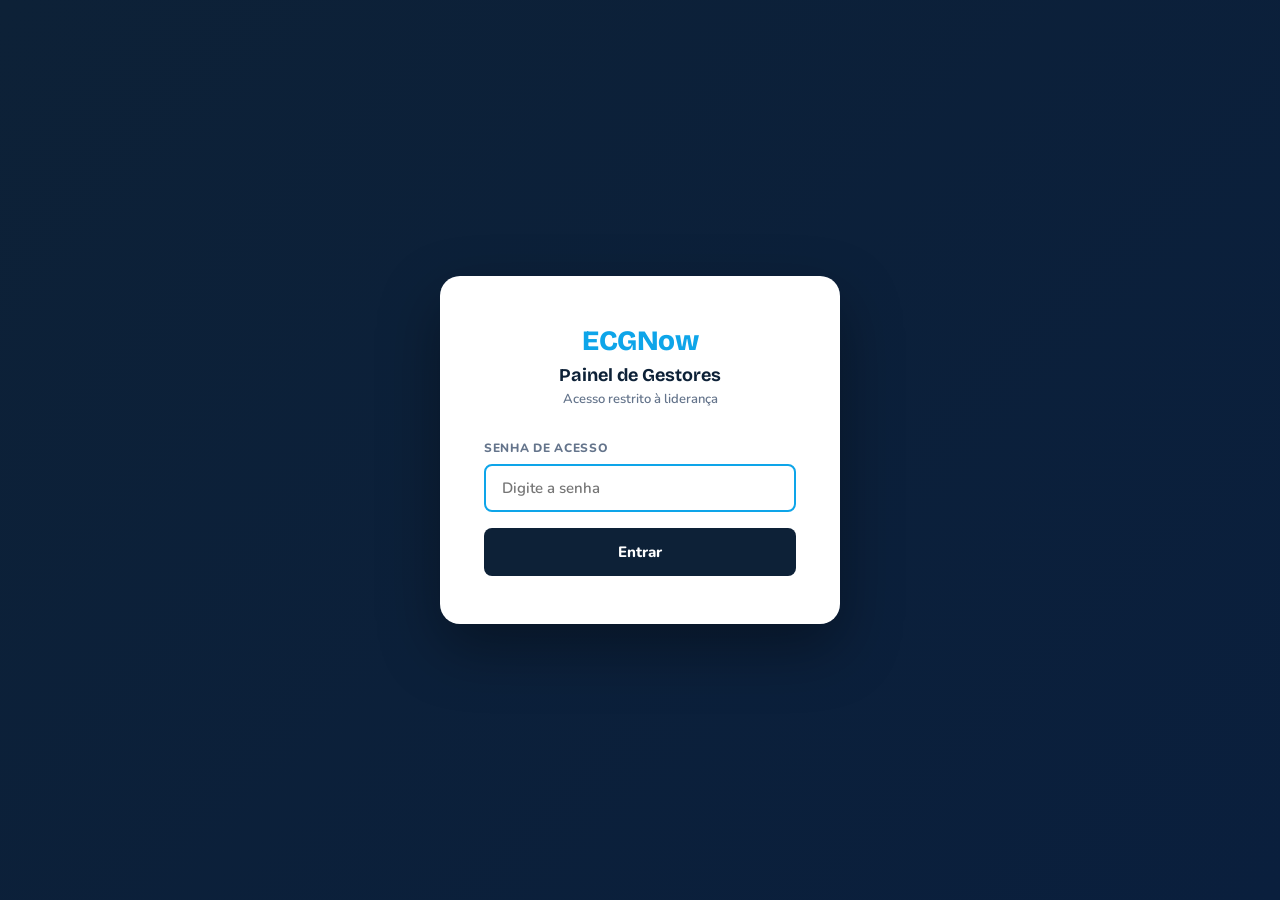
==== index.html @ 0285180a "Painel de gestores ECGNow — versao inicial" ====
<!DOCTYPE html>
<html lang="pt-BR">
<head>
<meta charset="UTF-8">
<meta name="viewport" content="width=device-width, initial-scale=1.0">
<title>Painel Gestores — ECGNow</title>
<link href="https://fonts.googleapis.com/css2?family=Bricolage+Grotesque:opsz,wght@12..96,400;12..96,600;12..96,700;12..96,800&family=Nunito:wght@400;500;600;700;800&display=swap" rel="stylesheet">
<link rel="stylesheet" href="css/base.css">
<link rel="stylesheet" href="css/components.css">
</head>
<body>

<!-- ─── AUTH OVERLAY ─── -->
<div id="authOverlay">
  <div class="auth-card">
    <div class="auth-logo">ECGNow</div>
    <div class="auth-title">Painel de Gestores</div>
    <div class="auth-sub">Acesso restrito à liderança</div>
    <form id="authForm" onsubmit="handleAuthSubmit(event)">
      <div class="auth-field">
        <label class="auth-label">Senha de acesso</label>
        <input type="password" id="authInput" class="auth-input" placeholder="Digite a senha" autocomplete="current-password">
      </div>
      <div id="authError" class="auth-error" style="display:none">Senha incorreta. Tente novamente.</div>
      <button type="submit" class="auth-btn">Entrar</button>
    </form>
  </div>
</div>

<!-- ─── APP ─── -->
<div id="appContent" style="display:none">

  <header class="header">
    <div class="header-left">
      <span class="logo">ECGNow</span>
      <div class="header-divider"></div>
      <span class="header-title">Painel de Gestores</span>
    </div>
    <div class="header-right">
      <div class="view-toggle">
        <button class="view-btn active" id="viewMonth" onclick="setViewMode('month')">Mensal</button>
        <button class="view-btn" id="viewWeek" onclick="setViewMode('week')">Últimos 7 dias</button>
      </div>
      <div class="period-wrap">
        <span class="period-label">Período</span>
        <select id="selMonth"></select>
        <span class="period-sep">/</span>
        <select id="selYear"></select>
      </div>
      <span class="last-upd" id="lastUpd">—</span>
      <button class="hdr-btn" onclick="refreshAll()">
        <svg width="13" height="13" viewBox="0 0 24 24" fill="none" stroke="currentColor" stroke-width="2.5" stroke-linecap="round" stroke-linejoin="round"><polyline points="23 4 23 10 17 10"/><polyline points="1 20 1 14 7 14"/><path d="M3.51 9a9 9 0 0 1 14.85-3.36L23 10M1 14l4.64 4.36A9 9 0 0 0 20.49 15"/></svg>
        Atualizar
      </button>
      <button class="hdr-btn hdr-btn-logout" onclick="logout()">Sair</button>
    </div>
  </header>

  <nav class="tab-nav">
    <button class="tab-btn active" id="tab-GERAL"     onclick="switchTab('GERAL')"><span class="tab-icon">🏠</span> Visão Geral</button>
    <button class="tab-btn"        id="tab-PRODUCAO"  onclick="switchTab('PRODUCAO')"><span class="tab-icon">📊</span> Produção</button>
    <button class="tab-btn"        id="tab-REPETICAO" onclick="switchTab('REPETICAO')"><span class="tab-icon">🔁</span> Repetição</button>
    <button class="tab-btn"        id="tab-FINANCEIRO"onclick="switchTab('FINANCEIRO')"><span class="tab-icon">💰</span> Financeiro</button>
    <button class="tab-btn"        id="tab-NCTS"      onclick="switchTab('NCTS')"><span class="tab-icon">🎯</span> NCTs</button>
  </nav>

  <main class="main" id="mainContent">
    <div class="loading"><div class="spinner"></div><span class="loading-text">Carregando dados…</span></div>
  </main>

</div>

<script src="js/config.js"></script>
<script src="js/fetch.js"></script>
<script src="js/utils.js"></script>
<script src="js/charts.js"></script>
<script src="js/auth.js"></script>
<script src="js/renders/geral.js"></script>
<script src="js/renders/producao.js"></script>
<script src="js/renders/repeticao.js"></script>
<script src="js/renders/financeiro.js"></script>
<script src="js/renders/ncts.js"></script>
<script src="js/app.js"></script>
</body>
</html>
---- css/base.css ----
/* ─── VARIABLES ─── */
:root {
  --navy:        #0D2137;
  --navy-mid:    #1B6CA8;
  --navy-light:  #1e3a5f;
  --cyan:        #0ea5e9;
  --cyan-light:  #e0f2fe;
  --bg:          #f0f5fa;
  --white:       #fff;
  --text:        #1e293b;
  --text-soft:   #64748b;
  --border:      #e2e8f0;
  --green:       #10b981;
  --green-bg:    #d1fae5;
  --red:         #ef4444;
  --red-bg:      #fee2e2;
  --amber:       #f59e0b;
  --amber-bg:    #fef3c7;
  --purple:      #8b5cf6;
  --shadow:      0 1px 3px rgba(0,0,0,.07), 0 1px 2px rgba(0,0,0,.04);
  --shadow-md:   0 4px 12px rgba(0,0,0,.08);
  --radius:      12px;
  --radius-sm:   8px;
}

*, *::before, *::after { margin:0; padding:0; box-sizing:border-box; }

body {
  font-family: Nunito, sans-serif;
  background: var(--bg);
  color: var(--text);
  min-height: 100vh;
}

/* ─── AUTH ─── */
#authOverlay {
  position: fixed; inset: 0;
  background: linear-gradient(135deg, var(--navy) 0%, #0a1f3d 100%);
  display: flex; align-items: center; justify-content: center;
  z-index: 9999;
}

.auth-card {
  background: #fff;
  border-radius: 20px;
  padding: 48px 44px;
  width: 100%; max-width: 400px;
  box-shadow: 0 24px 60px rgba(0,0,0,.35);
  text-align: center;
}

.auth-logo {
  font-family: Bricolage Grotesque, sans-serif;
  font-size: 28px; font-weight: 800;
  color: var(--cyan); letter-spacing: -.5px;
  margin-bottom: 6px;
}

.auth-title {
  font-family: Bricolage Grotesque, sans-serif;
  font-size: 18px; font-weight: 700;
  color: var(--navy); margin-bottom: 4px;
}

.auth-sub {
  font-size: 13px; color: var(--text-soft); font-weight: 600;
  margin-bottom: 32px;
}

.auth-field { text-align: left; margin-bottom: 16px; }

.auth-label {
  display: block; font-size: 12px; font-weight: 800;
  text-transform: uppercase; letter-spacing: .7px;
  color: var(--text-soft); margin-bottom: 8px;
}

.auth-input {
  width: 100%; padding: 12px 16px;
  border: 2px solid var(--border); border-radius: var(--radius-sm);
  font-family: Nunito, sans-serif; font-size: 15px; font-weight: 600;
  color: var(--text); outline: none; transition: border-color .2s;
}

.auth-input:focus { border-color: var(--cyan); }

.auth-error {
  font-size: 13px; color: var(--red); font-weight: 700;
  margin-bottom: 12px; text-align: left;
}

.auth-btn {
  width: 100%; padding: 14px;
  background: var(--navy); border: none; border-radius: var(--radius-sm);
  color: #fff; font-family: Nunito, sans-serif;
  font-size: 15px; font-weight: 800; cursor: pointer;
  transition: background .2s;
}

.auth-btn:hover { background: var(--navy-mid); }

/* ─── HEADER ─── */
.header {
  background: var(--navy); padding: 0 32px; height: 56px;
  display: flex; align-items: center; justify-content: space-between;
  position: sticky; top: 0; z-index: 100;
  box-shadow: 0 2px 8px rgba(0,0,0,.3);
}

.header-left { display: flex; align-items: center; gap: 20px; }

.logo {
  font-family: Bricolage Grotesque, sans-serif;
  font-size: 20px; font-weight: 800;
  color: var(--cyan); letter-spacing: -.5px;
}

.header-divider { width: 1px; height: 24px; background: rgba(255,255,255,.15); }

.header-title {
  font-family: Bricolage Grotesque, sans-serif;
  font-size: 15px; font-weight: 600; color: rgba(255,255,255,.85);
}

.header-right {
  display: flex; align-items: center; gap: 10px; flex-wrap: wrap;
}

.period-wrap {
  display: flex; align-items: center; gap: 8px;
  background: rgba(255,255,255,.08);
  border: 1px solid rgba(255,255,255,.15);
  border-radius: var(--radius-sm); padding: 6px 14px;
}

.period-label {
  font-size: 10px; font-weight: 700; text-transform: uppercase;
  letter-spacing: .8px; color: rgba(255,255,255,.45);
}

.period-wrap select {
  background: transparent; border: none; color: #fff;
  font-family: Nunito, sans-serif; font-size: 13px; font-weight: 700;
  cursor: pointer; outline: none; appearance: none;
}

.period-wrap select option { background: #1e3a5f; color: #fff; }
.period-sep { color: rgba(255,255,255,.3); font-size: 13px; }
.last-upd { font-size: 11px; color: rgba(255,255,255,.35); white-space: nowrap; }

.hdr-btn {
  background: transparent;
  border: 1px solid rgba(14,165,233,.5); color: var(--cyan);
  padding: 6px 12px; border-radius: 7px;
  font-family: Nunito, sans-serif; font-size: 12px; font-weight: 700;
  cursor: pointer; transition: all .2s;
  display: flex; align-items: center; gap: 6px; white-space: nowrap;
}

.hdr-btn:hover { background: var(--cyan); color: #fff; border-color: var(--cyan); }

.hdr-btn-logout {
  border-color: rgba(239,68,68,.5); color: #fca5a5;
}
.hdr-btn-logout:hover { background: #ef4444; color: #fff; border-color: #ef4444; }

.view-toggle {
  display: flex; background: rgba(255,255,255,.08);
  border: 1px solid rgba(255,255,255,.15);
  border-radius: var(--radius-sm); overflow: hidden;
}

.view-btn {
  padding: 6px 14px; border: none; background: transparent;
  color: rgba(255,255,255,.5);
  font-family: Nunito, sans-serif; font-size: 11px; font-weight: 700;
  cursor: pointer; transition: all .2s;
}

.view-btn.active { background: rgba(14,165,233,.3); color: var(--cyan); }

/* ─── TABS ─── */
.tab-nav {
  background: #fff; border-bottom: 1px solid var(--border);
  padding: 0 32px; display: flex; gap: 2px;
  overflow-x: auto; scrollbar-width: none;
  position: sticky; top: 56px; z-index: 99;
}

.tab-nav::-webkit-scrollbar { display: none; }

.tab-btn {
  padding: 12px 22px; border: none; background: transparent;
  color: var(--text-soft); font-family: Nunito, sans-serif;
  font-size: 13px; font-weight: 700; cursor: pointer;
  border-bottom: 3px solid transparent; transition: all .2s;
  white-space: nowrap; display: flex; align-items: center; gap: 7px;
  position: relative; top: 1px;
}

.tab-btn:hover { color: var(--navy-mid); }
.tab-btn.active { color: var(--navy); border-bottom-color: var(--cyan); }
.tab-icon { font-size: 15px; }

/* ─── MAIN ─── */
.main {
  padding: 24px 32px 48px;
  max-width: 1440px; margin: 0 auto;
}

/* ─── LOADING / ERROR ─── */
.loading {
  display: flex; flex-direction: column; align-items: center;
  justify-content: center; padding: 80px 40px; gap: 16px;
}

.spinner {
  width: 40px; height: 40px;
  border: 3px solid var(--border); border-top-color: var(--cyan);
  border-radius: 50%; animation: spin .75s linear infinite;
}

@keyframes spin { to { transform: rotate(360deg); } }

.loading-text { font-size: 14px; font-weight: 600; color: var(--text-soft); }

.error-box {
  background: var(--red-bg); border: 1px solid #fca5a5;
  color: #b91c1c; padding: 16px 20px;
  border-radius: 10px; font-size: 14px; font-weight: 600;
  margin-bottom: 16px;
}

.no-data { color: var(--text-soft); font-size: 13px; font-weight: 600; padding: 8px 0; }

/* ─── RESPONSIVE ─── */
@media (max-width: 960px) {
  .header { padding: 0 16px; }
  .tab-nav { padding: 0 16px; }
  .main { padding: 16px 16px 32px; }
}
---- css/components.css ----
/* ─── SECTION BAR ─── */
.section-bar {
  display: flex; align-items: center; justify-content: space-between;
  margin-bottom: 20px; flex-wrap: wrap; gap: 12px;
}

.section-title {
  font-family: Bricolage Grotesque, sans-serif;
  font-size: 22px; font-weight: 800; color: var(--navy);
}

.section-sub { font-size: 13px; color: var(--text-soft); font-weight: 600; }

.section-note {
  font-size: 11px; color: var(--text-soft); font-weight: 600;
  font-style: italic; margin-top: 2px;
}

.type-toggle {
  display: flex; background: var(--border);
  border-radius: 9px; padding: 3px; gap: 2px;
}

.type-btn {
  padding: 6px 18px; border: none; background: transparent;
  color: var(--text-soft); font-family: Nunito, sans-serif;
  font-size: 12px; font-weight: 700; cursor: pointer;
  border-radius: 7px; transition: all .18s;
}

.type-btn.active { background: #fff; color: var(--navy); box-shadow: var(--shadow); }

/* ─── KPI CARDS ─── */
.kpi-grid {
  display: grid;
  grid-template-columns: repeat(auto-fill, minmax(190px, 1fr));
  gap: 12px; margin-bottom: 20px;
}

.kpi-card {
  background: #fff; border-radius: var(--radius);
  padding: 18px 20px; border: 1px solid var(--border);
  box-shadow: var(--shadow);
}

.kpi-label {
  font-size: 11px; font-weight: 800; text-transform: uppercase;
  letter-spacing: .7px; color: var(--text-soft); margin-bottom: 8px;
}

.kpi-value {
  font-family: Bricolage Grotesque, sans-serif;
  font-size: 36px; font-weight: 800;
  color: var(--navy); line-height: 1; letter-spacing: -1px;
}

.kpi-sub { font-size: 12px; color: var(--text-soft); margin-top: 4px; font-weight: 600; }

.kpi-card.navy-card { background: var(--navy); }
.kpi-card.navy-card .kpi-label { color: rgba(255,255,255,.55); }
.kpi-card.navy-card .kpi-value { color: var(--cyan); }
.kpi-card.navy-card .kpi-sub { color: rgba(255,255,255,.5); }

.kpi-card.cyan-card { background: var(--cyan); }
.kpi-card.cyan-card .kpi-label { color: rgba(255,255,255,.8); }
.kpi-card.cyan-card .kpi-value { color: #fff; }
.kpi-card.cyan-card .kpi-sub { color: rgba(255,255,255,.75); }
.kpi-card.cyan-card .cmp.up { color: #d1fae5; }
.kpi-card.cyan-card .cmp.down { color: #fef08a; }
.kpi-card.cyan-card .cmp.neutral { color: rgba(255,255,255,.6); }

.kpi-card.green-card { background: var(--green); }
.kpi-card.green-card .kpi-label { color: rgba(255,255,255,.8); }
.kpi-card.green-card .kpi-value { color: #fff; }
.kpi-card.green-card .kpi-sub { color: rgba(255,255,255,.75); }

.kpi-card.red-card { background: var(--red); }
.kpi-card.red-card .kpi-label { color: rgba(255,255,255,.8); }
.kpi-card.red-card .kpi-value { color: #fff; }
.kpi-card.red-card .kpi-sub { color: rgba(255,255,255,.75); }

/* ─── COMPARISON ─── */
.cmp {
  display: inline-flex; align-items: center; gap: 3px;
  font-size: 12px; font-weight: 700; margin-top: 6px;
}

.cmp.up { color: var(--green); }
.cmp.down { color: var(--red); }
.cmp.neutral { color: var(--text-soft); }

/* ─── TREND BARS ─── */
.trend {
  display: flex; align-items: flex-end; gap: 5px;
  height: 64px; margin-top: 10px;
  padding-bottom: 22px; padding-top: 20px; position: relative;
}

.trend-bar {
  flex: 1; border-radius: 5px 5px 0 0;
  position: relative; min-width: 16px; transition: height .3s;
}

.trend-bar-default { background: rgba(14,165,233,.15); }
.trend-bar-current { background: var(--cyan); }

.trend-bar-lbl {
  position: absolute; bottom: -20px; left: 50%;
  transform: translateX(-50%);
  font-size: 10px; font-weight: 700; color: var(--text-soft); white-space: nowrap;
}

.trend-bar-val {
  position: absolute; top: -18px; left: 50%;
  transform: translateX(-50%);
  font-size: 10px; font-weight: 800; color: var(--navy); white-space: nowrap;
}

/* ─── YoY CHART ─── */
.yoy-wrap {
  background: #fff; border-radius: var(--radius);
  border: 1px solid var(--border); box-shadow: var(--shadow);
  padding: 18px 20px;
}

.yoy-title {
  font-family: Bricolage Grotesque, sans-serif;
  font-size: 14px; font-weight: 700; color: var(--navy); margin-bottom: 12px;
  display: flex; align-items: center; justify-content: space-between;
}

.yoy-legend {
  display: flex; align-items: center; gap: 12px;
  font-size: 12px; font-weight: 700; color: var(--text-soft); margin-bottom: 12px;
}

.yoy-dot { width: 10px; height: 10px; border-radius: 2px; display: inline-block; }

.yoy-chart { width: 100%; }

.yoy-bars {
  display: flex; align-items: flex-end; gap: 6px;
  height: 120px; padding-bottom: 24px; padding-top: 10px; position: relative;
}

.yoy-group {
  flex: 1; display: flex; flex-direction: column; align-items: center; gap: 0;
}

.yoy-pair {
  display: flex; align-items: flex-end; gap: 2px; width: 100%; height: 96px;
}

.yoy-bar {
  flex: 1; border-radius: 4px 4px 0 0; min-height: 0; transition: height .3s;
}

.yoy-lbl {
  font-size: 10px; font-weight: 700; color: var(--text-soft);
  margin-top: 4px; white-space: nowrap;
}

/* ─── TWO-COL LAYOUT ─── */
.two-col { display: grid; grid-template-columns: 1fr 1fr; gap: 16px; margin-bottom: 20px; }
.three-col { display: grid; grid-template-columns: repeat(3, 1fr); gap: 16px; margin-bottom: 20px; }
.four-col { display: grid; grid-template-columns: repeat(4, 1fr); gap: 12px; margin-bottom: 20px; }

@media (max-width: 960px) {
  .two-col, .three-col, .four-col { grid-template-columns: 1fr; }
}

/* ─── CARD BASE ─── */
.card {
  background: #fff; border-radius: var(--radius);
  border: 1px solid var(--border); box-shadow: var(--shadow);
  padding: 18px 20px;
}

.card-title {
  font-family: Bricolage Grotesque, sans-serif;
  font-size: 14px; font-weight: 700; color: var(--navy);
  margin-bottom: 14px; display: flex; align-items: center; gap: 8px;
}

.card-title span { opacity: .5; font-size: 12px; }

/* ─── SPLIT CARDS ─── */
.split-row { display: grid; grid-template-columns: 1fr 1fr; gap: 12px; margin-bottom: 20px; }

.split-card {
  background: #fff; border-radius: var(--radius);
  padding: 16px 18px; border: 1px solid var(--border);
  box-shadow: var(--shadow); display: flex; align-items: center; gap: 14px;
}

.split-dot {
  width: 44px; height: 44px; border-radius: 10px;
  display: flex; align-items: center; justify-content: center;
  font-size: 18px; flex-shrink: 0;
}

.dot-saas { background: var(--cyan-light); }
.dot-td   { background: #dbeafe; }

.split-type {
  font-size: 11px; font-weight: 800; text-transform: uppercase;
  letter-spacing: .7px; color: var(--text-soft); margin-bottom: 2px;
}

.split-num {
  font-family: Bricolage Grotesque, sans-serif;
  font-size: 30px; font-weight: 800; color: var(--navy);
  letter-spacing: -.5px; line-height: 1;
}

.split-pct { font-size: 12px; color: var(--text-soft); font-weight: 600; margin-top: 2px; }

/* ─── TABLES ─── */
.tables-grid { display: grid; grid-template-columns: 1fr 1fr; gap: 12px; margin-bottom: 20px; }

@media (max-width: 960px) {
  .tables-grid, .split-row { grid-template-columns: 1fr; }
}

table { width: 100%; border-collapse: collapse; }

th {
  font-size: 10px; font-weight: 800; text-transform: uppercase;
  letter-spacing: .6px; color: var(--text-soft); text-align: left;
  padding: 6px 0; border-bottom: 1px solid var(--border);
}

td {
  font-size: 13px; padding: 8px 0;
  border-bottom: 1px solid #f1f5f9; color: var(--text); font-weight: 600;
}

tr:last-child td { border-bottom: none; }
.td-rank { width: 22px; font-weight: 800; color: var(--text-soft); font-size: 12px; }
.td-name { max-width: 200px; overflow: hidden; text-overflow: ellipsis; white-space: nowrap; }
.td-bar { width: 90px; padding-right: 10px; }
.bar-bg { background: var(--bg); border-radius: 4px; height: 6px; overflow: hidden; }
.bar-fill { height: 100%; border-radius: 4px; background: linear-gradient(90deg, var(--navy-mid), var(--cyan)); }
.td-count { text-align: right; font-weight: 800; color: var(--navy); font-size: 14px; white-space: nowrap; }
.td-pct { text-align: right; font-size: 12px; color: var(--text-soft); padding-left: 6px; }
.td-curr { text-align: right; font-weight: 800; color: var(--navy); font-size: 13px; white-space: nowrap; }

/* ─── BADGES ─── */
.badge {
  display: inline-flex; align-items: center;
  padding: 3px 10px; border-radius: 20px; font-size: 12px; font-weight: 700;
}

.badge-green  { background: var(--green-bg);  color: #15803d; }
.badge-red    { background: var(--red-bg);    color: #b91c1c; }
.badge-amber  { background: var(--amber-bg);  color: #b45309; }
.badge-blue   { background: var(--cyan-light); color: #0369a1; }
.badge-navy   { background: #dbeafe; color: var(--navy-mid); }
.badge-purple { background: #ede9fe; color: #7c3aed; }

/* ─── REPETIÇÃO RING ─── */
.rep-hero {
  background: #fff; border-radius: var(--radius);
  padding: 22px 28px; border: 1px solid var(--border);
  box-shadow: var(--shadow); margin-bottom: 20px;
  display: flex; align-items: center; gap: 32px; flex-wrap: wrap;
}

.rep-ring-wrap { position: relative; width: 120px; height: 120px; flex-shrink: 0; }
.rep-ring-svg { transform: rotate(-90deg); }

.rep-ring-text {
  position: absolute; inset: 0;
  display: flex; flex-direction: column; align-items: center; justify-content: center;
}

.rep-ring-num {
  font-family: Bricolage Grotesque, sans-serif;
  font-size: 26px; font-weight: 800; color: var(--navy); line-height: 1;
}

.rep-ring-label { font-size: 12px; color: var(--text-soft); font-weight: 700; }
.rep-stats { display: flex; gap: 32px; flex-wrap: wrap; }
.rep-stat-label { font-size: 11px; font-weight: 800; text-transform: uppercase; letter-spacing: .7px; color: var(--text-soft); margin-bottom: 4px; }
.rep-stat-val { font-family: Bricolage Grotesque, sans-serif; font-size: 32px; font-weight: 800; color: var(--navy); letter-spacing: -.5px; }
.rep-stat-sub { font-size: 12px; color: var(--text-soft); font-weight: 600; }

/* ─── VISÃO GERAL SECTOR CARDS ─── */
.overview-grid { display: grid; grid-template-columns: repeat(4, 1fr); gap: 12px; margin-bottom: 20px; }

@media (max-width: 1100px) { .overview-grid { grid-template-columns: repeat(2, 1fr); } }
@media (max-width: 600px)  { .overview-grid { grid-template-columns: 1fr; } }

.overview-sector {
  background: #fff; border-radius: 14px;
  padding: 18px 20px; border: 1px solid var(--border);
  box-shadow: var(--shadow); cursor: pointer; transition: all .2s;
  position: relative; overflow: hidden;
}

.overview-sector:hover { transform: translateY(-2px); box-shadow: var(--shadow-md); }

.overview-sector::before {
  content: ''; position: absolute; top: 0; left: 0; right: 0; height: 3px;
  background: var(--cyan);
}

.sector-header { display: flex; align-items: center; gap: 10px; margin-bottom: 12px; }
.sector-emoji { font-size: 20px; }
.sector-name { font-family: Bricolage Grotesque, sans-serif; font-size: 15px; font-weight: 700; color: var(--navy); }
.sector-kpis { display: grid; grid-template-columns: 1fr 1fr; gap: 8px; }
.sector-kpi-label { font-size: 10px; font-weight: 800; text-transform: uppercase; letter-spacing: .6px; color: var(--text-soft); margin-bottom: 2px; }
.sector-kpi-val { font-family: Bricolage Grotesque, sans-serif; font-size: 22px; font-weight: 800; color: var(--navy); line-height: 1; letter-spacing: -.5px; }
.sector-kpi-sub { font-size: 11px; color: var(--text-soft); font-weight: 600; margin-top: 2px; }

/* ─── FINANCEIRO ─── */
.fin-grid { display: grid; grid-template-columns: repeat(4, 1fr); gap: 12px; margin-bottom: 20px; }

@media (max-width: 1100px) { .fin-grid { grid-template-columns: repeat(2, 1fr); } }
@media (max-width: 600px)  { .fin-grid { grid-template-columns: 1fr; } }

.fin-card {
  background: #fff; border-radius: var(--radius);
  padding: 18px 20px; border: 1px solid var(--border);
  box-shadow: var(--shadow); position: relative; overflow: hidden;
}

.fin-card::before { content: ''; position: absolute; top: 0; left: 0; right: 0; height: 3px; }
.fin-receita::before  { background: var(--green); }
.fin-despesa::before  { background: var(--red); }
.fin-margem::before   { background: var(--cyan); }
.fin-inadim::before   { background: var(--amber); }

.fin-label { font-size: 11px; font-weight: 800; text-transform: uppercase; letter-spacing: .7px; color: var(--text-soft); margin-bottom: 8px; }
.fin-value { font-family: Bricolage Grotesque, sans-serif; font-size: 22px; font-weight: 800; line-height: 1; letter-spacing: -.5px; margin-bottom: 4px; }
.fin-receita .fin-value { color: var(--green); }
.fin-despesa .fin-value { color: var(--red); }
.fin-margem .fin-value  { color: var(--navy); }
.fin-inadim .fin-value  { color: var(--amber); }
.fin-sub { font-size: 12px; color: var(--text-soft); font-weight: 600; }

.fin-progress { margin-top: 10px; }
.fin-progress-bar { height: 6px; background: var(--bg); border-radius: 3px; overflow: hidden; margin: 6px 0 4px; }
.fin-progress-fill { height: 100%; border-radius: 3px; background: linear-gradient(90deg, var(--green), #34d399); transition: width .4s; }
.fin-progress-label { font-size: 11px; color: var(--text-soft); font-weight: 600; }

/* ─── AGING DE INADIMPLÊNCIA ─── */
.aging-grid { display: grid; grid-template-columns: repeat(4, 1fr); gap: 10px; margin-bottom: 20px; }

@media (max-width: 960px) { .aging-grid { grid-template-columns: repeat(2, 1fr); } }

.aging-card {
  background: #fff; border-radius: var(--radius-sm);
  padding: 14px 16px; border: 1px solid var(--border);
  box-shadow: var(--shadow); text-align: center;
}

.aging-range { font-size: 11px; font-weight: 800; text-transform: uppercase; letter-spacing: .6px; color: var(--text-soft); margin-bottom: 6px; }
.aging-count { font-family: Bricolage Grotesque, sans-serif; font-size: 28px; font-weight: 800; line-height: 1; letter-spacing: -.5px; }
.aging-value { font-size: 12px; font-weight: 700; color: var(--text-soft); margin-top: 4px; }

/* ─── MARGEM POR MODALIDADE ─── */
.margem-list { display: flex; flex-direction: column; gap: 12px; }

.margem-row { display: flex; flex-direction: column; gap: 4px; }
.margem-header { display: flex; justify-content: space-between; align-items: center; }
.margem-label { font-size: 13px; font-weight: 700; color: var(--text); }
.margem-pct { font-family: Bricolage Grotesque, sans-serif; font-size: 18px; font-weight: 800; }
.margem-bar-bg { height: 8px; background: var(--bg); border-radius: 4px; overflow: hidden; }
.margem-bar-fill { height: 100%; border-radius: 4px; transition: width .4s; }
.margem-detail { font-size: 11px; color: var(--text-soft); font-weight: 600; }

/* ─── NCTs ─── */
.ncts-header { display: flex; align-items: center; gap: 20px; margin-bottom: 16px; flex-wrap: wrap; }

.ncts-global {
  background: #fff; border-radius: 14px;
  padding: 16px 22px; border: 1px solid var(--border);
  box-shadow: var(--shadow); display: flex; align-items: center; gap: 16px; flex-shrink: 0;
}

.ncts-ring-wrap { position: relative; width: 64px; height: 64px; flex-shrink: 0; }
.ncts-ring-svg { transform: rotate(-90deg); }
.ncts-ring-text { position: absolute; inset: 0; display: flex; align-items: center; justify-content: center; font-family: Bricolage Grotesque, sans-serif; font-size: 18px; font-weight: 800; color: var(--navy); }
.ncts-global-info { display: flex; flex-direction: column; gap: 2px; }
.ncts-global-label { font-size: 11px; font-weight: 800; text-transform: uppercase; letter-spacing: .7px; color: var(--text-soft); }
.ncts-global-detail { font-size: 13px; font-weight: 600; color: var(--text); }

.ncts-trims { display: grid; grid-template-columns: repeat(4, 1fr); gap: 10px; margin-bottom: 16px; }

@media (max-width: 960px) { .ncts-trims { grid-template-columns: repeat(2, 1fr); } }

.ncts-trim-card {
  background: #fff; border-radius: var(--radius);
  padding: 16px; border: 1px solid var(--border);
  box-shadow: var(--shadow); position: relative; overflow: hidden;
}

.ncts-trim-card::before { content: ''; position: absolute; top: 0; left: 0; right: 0; height: 3px; }
.ncts-trim-card.t1::before { background: var(--cyan); }
.ncts-trim-card.t2::before { background: var(--amber); }
.ncts-trim-card.t3::before { background: var(--green); }
.ncts-trim-card.t4::before { background: var(--purple); }

.ncts-trim-title { font-family: Bricolage Grotesque, sans-serif; font-size: 16px; font-weight: 800; color: var(--navy); margin-bottom: 8px; display: flex; align-items: center; justify-content: space-between; }
.ncts-trim-pct { font-size: 20px; color: var(--cyan); }
.ncts-trim-bar { height: 6px; background: var(--bg); border-radius: 3px; overflow: hidden; margin-bottom: 8px; }
.ncts-trim-fill { height: 100%; border-radius: 3px; transition: width .3s; }
.ncts-trim-detail { font-size: 12px; color: var(--text-soft); font-weight: 600; }

.ncts-sectors { display: grid; grid-template-columns: repeat(auto-fill, minmax(220px, 1fr)); gap: 10px; margin-bottom: 20px; }

.ncts-sector-card { background: #fff; border-radius: 10px; padding: 14px 16px; border: 1px solid var(--border); box-shadow: var(--shadow); }
.ncts-sector-name { font-family: Bricolage Grotesque, sans-serif; font-size: 13px; font-weight: 700; color: var(--navy); margin-bottom: 8px; display: flex; align-items: center; justify-content: space-between; }
.ncts-sector-pct { font-size: 15px; font-weight: 800; }
.ncts-sector-bar { height: 5px; background: var(--bg); border-radius: 3px; overflow: hidden; margin-bottom: 6px; }
.ncts-sector-fill { height: 100%; border-radius: 3px; }
.ncts-sector-detail { font-size: 11px; color: var(--text-soft); font-weight: 600; }

/* NCTs task list */
.ncts-tasks { margin-top: 12px; border-top: 1px solid var(--border); padding-top: 10px; display: flex; flex-direction: column; gap: 6px; }
.ncts-task { display: flex; align-items: flex-start; gap: 8px; font-size: 12px; color: var(--text); font-weight: 500; line-height: 1.4; }
.ncts-task-done { color: var(--green); font-size: 14px; flex-shrink: 0; margin-top: 1px; }
.ncts-task-pend { color: var(--text-soft); font-size: 14px; flex-shrink: 0; margin-top: 1px; }

/* Expand toggle */
.ncts-expand-btn {
  background: none; border: none; font-size: 12px; color: var(--cyan);
  font-weight: 700; cursor: pointer; padding: 4px 0; font-family: Nunito, sans-serif;
}

/* ─── PRODUÇÃO — MODALITY TABS ─── */
.mod-grid { display: grid; grid-template-columns: repeat(3, 1fr); gap: 12px; margin-bottom: 20px; }

@media (max-width: 900px) { .mod-grid { grid-template-columns: 1fr; } }

.mod-card {
  background: #fff; border-radius: var(--radius);
  border: 1px solid var(--border); box-shadow: var(--shadow);
  padding: 18px 20px; position: relative; overflow: hidden;
  cursor: pointer; transition: all .2s;
}

.mod-card:hover { transform: translateY(-2px); box-shadow: var(--shadow-md); }
.mod-card.active { border-color: var(--cyan); box-shadow: 0 0 0 2px var(--cyan), var(--shadow-md); }
.mod-card::before { content: ''; position: absolute; top: 0; left: 0; right: 0; height: 3px; background: var(--cyan); }

.mod-icon { font-size: 22px; margin-bottom: 8px; }
.mod-name { font-family: Bricolage Grotesque, sans-serif; font-size: 14px; font-weight: 700; color: var(--navy); margin-bottom: 10px; }
.mod-count { font-family: Bricolage Grotesque, sans-serif; font-size: 32px; font-weight: 800; color: var(--navy); letter-spacing: -.5px; line-height: 1; }
.mod-sub { font-size: 12px; color: var(--text-soft); font-weight: 600; margin-top: 4px; }
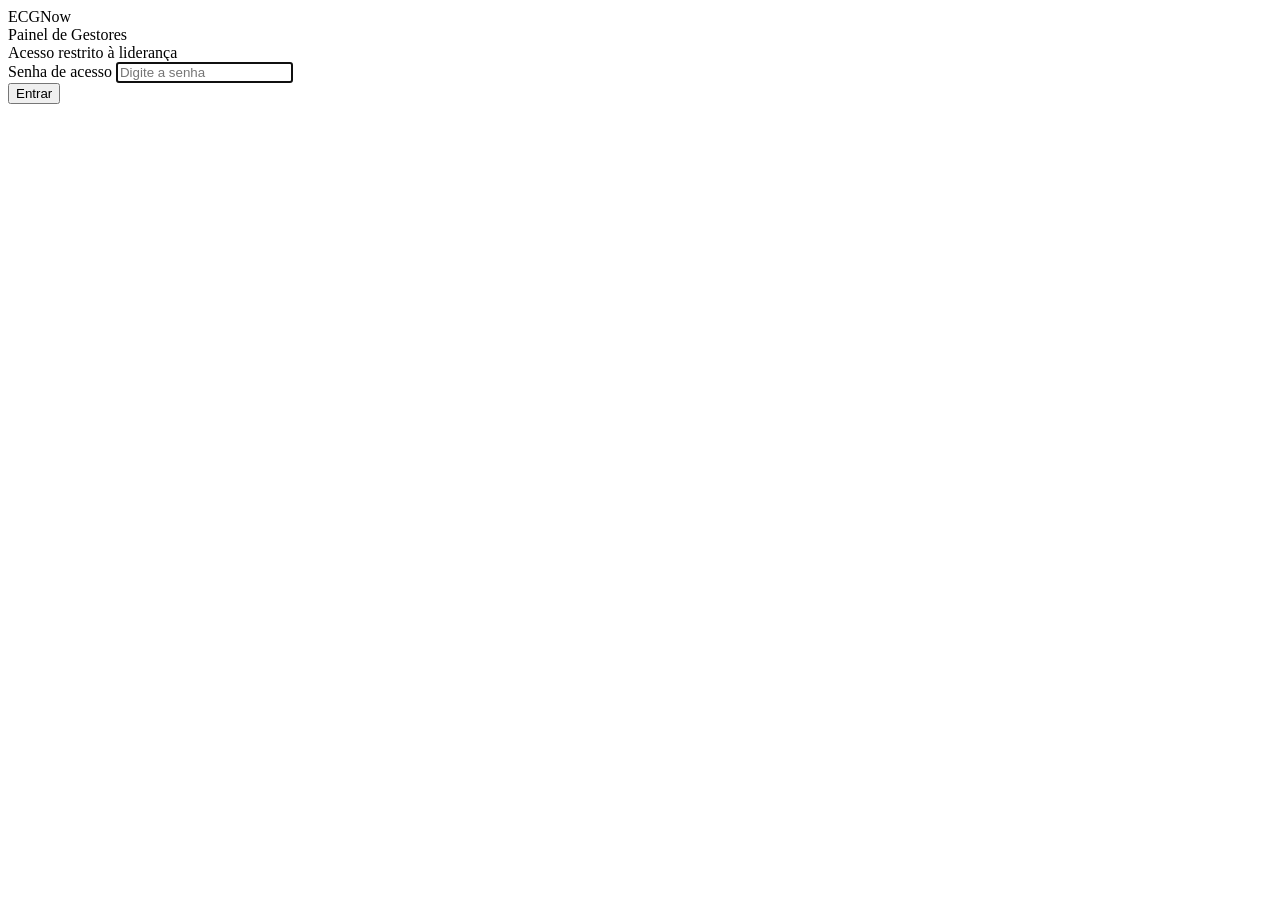
==== commit ddd836ad: "Add files via upload" ====
--- a/index.html
+++ b/index.html
@@ -1,4 +1,5 @@
 <!DOCTYPE html>
+<!-- v3 -->
 <html lang="pt-BR">
 <head>
 <meta charset="UTF-8">
@@ -62,6 +63,7 @@
     <button class="tab-btn"        id="tab-REPETICAO" onclick="switchTab('REPETICAO')"><span class="tab-icon">🔁</span> Repetição</button>
     <button class="tab-btn"        id="tab-FINANCEIRO"onclick="switchTab('FINANCEIRO')"><span class="tab-icon">💰</span> Financeiro</button>
     <button class="tab-btn"        id="tab-NCTS"      onclick="switchTab('NCTS')"><span class="tab-icon">🎯</span> NCTs</button>
+    <button class="tab-btn"        id="tab-GERENCIAL" onclick="switchTab('GERENCIAL')"><span class="tab-icon">📋</span> Gerencial</button>
   </nav>
 
   <main class="main" id="mainContent">
@@ -80,6 +82,7 @@
 <script src="js/renders/repeticao.js"></script>
 <script src="js/renders/financeiro.js"></script>
 <script src="js/renders/ncts.js"></script>
+<script src="js/renders/gerencial.js"></script>
 <script src="js/app.js"></script>
 </body>
 </html>
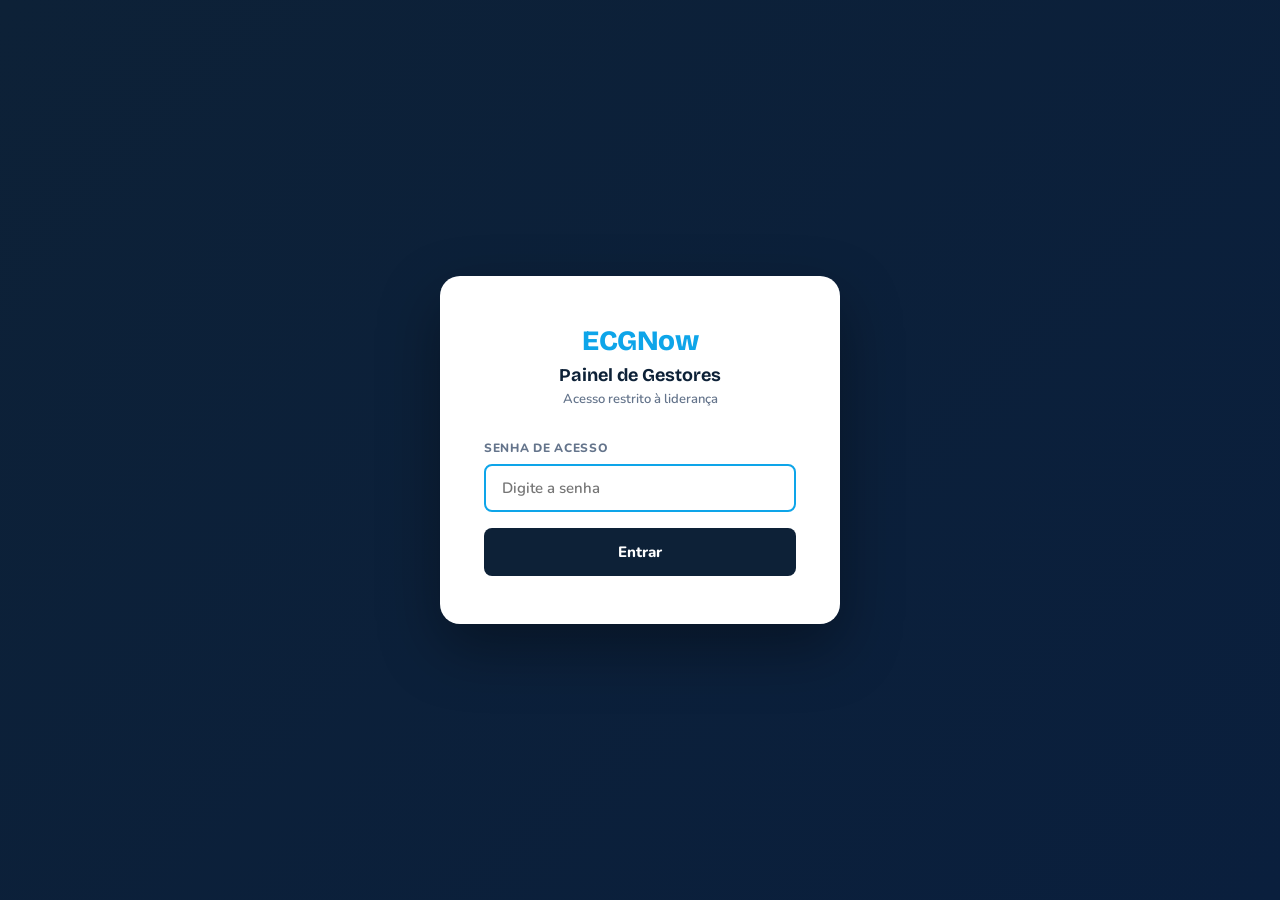
==== commit 8e94472f: "feat: Fase 2 — scorecard nativo na Visão Gerencial Porta os 3 gráficos prediletos do scorecard finan" ====
--- a/index.html
+++ b/index.html
@@ -76,6 +76,7 @@
 <script src="js/fetch.js"></script>
 <script src="js/utils.js"></script>
 <script src="js/charts.js"></script>
+<script src="js/scorecard.js"></script>
 <script src="js/auth.js"></script>
 <script src="js/renders/geral.js"></script>
 <script src="js/renders/producao.js"></script>
--- a/css/base.css
+++ b/css/base.css
@@ -0,0 +1,241 @@
+/* ─── VARIABLES ─── */
+:root {
+  --navy:        #0D2137;
+  --navy-mid:    #1B6CA8;
+  --navy-light:  #1e3a5f;
+  --cyan:        #0ea5e9;
+  --cyan-light:  #e0f2fe;
+  --bg:          #f0f5fa;
+  --white:       #fff;
+  --text:        #1e293b;
+  --text-soft:   #64748b;
+  --border:      #e2e8f0;
+  --green:       #10b981;
+  --green-bg:    #d1fae5;
+  --red:         #ef4444;
+  --red-bg:      #fee2e2;
+  --amber:       #f59e0b;
+  --amber-bg:    #fef3c7;
+  --purple:      #8b5cf6;
+  --shadow:      0 1px 3px rgba(0,0,0,.07), 0 1px 2px rgba(0,0,0,.04);
+  --shadow-md:   0 4px 12px rgba(0,0,0,.08);
+  --radius:      12px;
+  --radius-sm:   8px;
+}
+
+*, *::before, *::after { margin:0; padding:0; box-sizing:border-box; }
+
+body {
+  font-family: Nunito, sans-serif;
+  background: var(--bg);
+  color: var(--text);
+  min-height: 100vh;
+}
+
+/* ─── AUTH ─── */
+#authOverlay {
+  position: fixed; inset: 0;
+  background: linear-gradient(135deg, var(--navy) 0%, #0a1f3d 100%);
+  display: flex; align-items: center; justify-content: center;
+  z-index: 9999;
+}
+
+.auth-card {
+  background: #fff;
+  border-radius: 20px;
+  padding: 48px 44px;
+  width: 100%; max-width: 400px;
+  box-shadow: 0 24px 60px rgba(0,0,0,.35);
+  text-align: center;
+}
+
+.auth-logo {
+  font-family: Bricolage Grotesque, sans-serif;
+  font-size: 28px; font-weight: 800;
+  color: var(--cyan); letter-spacing: -.5px;
+  margin-bottom: 6px;
+}
+
+.auth-title {
+  font-family: Bricolage Grotesque, sans-serif;
+  font-size: 18px; font-weight: 700;
+  color: var(--navy); margin-bottom: 4px;
+}
+
+.auth-sub {
+  font-size: 13px; color: var(--text-soft); font-weight: 600;
+  margin-bottom: 32px;
+}
+
+.auth-field { text-align: left; margin-bottom: 16px; }
+
+.auth-label {
+  display: block; font-size: 12px; font-weight: 800;
+  text-transform: uppercase; letter-spacing: .7px;
+  color: var(--text-soft); margin-bottom: 8px;
+}
+
+.auth-input {
+  width: 100%; padding: 12px 16px;
+  border: 2px solid var(--border); border-radius: var(--radius-sm);
+  font-family: Nunito, sans-serif; font-size: 15px; font-weight: 600;
+  color: var(--text); outline: none; transition: border-color .2s;
+}
+
+.auth-input:focus { border-color: var(--cyan); }
+
+.auth-error {
+  font-size: 13px; color: var(--red); font-weight: 700;
+  margin-bottom: 12px; text-align: left;
+}
+
+.auth-btn {
+  width: 100%; padding: 14px;
+  background: var(--navy); border: none; border-radius: var(--radius-sm);
+  color: #fff; font-family: Nunito, sans-serif;
+  font-size: 15px; font-weight: 800; cursor: pointer;
+  transition: background .2s;
+}
+
+.auth-btn:hover { background: var(--navy-mid); }
+
+/* ─── HEADER ─── */
+.header {
+  background: var(--navy); padding: 0 32px; height: 56px;
+  display: flex; align-items: center; justify-content: space-between;
+  position: sticky; top: 0; z-index: 100;
+  box-shadow: 0 2px 8px rgba(0,0,0,.3);
+}
+
+.header-left { display: flex; align-items: center; gap: 20px; }
+
+.logo {
+  font-family: Bricolage Grotesque, sans-serif;
+  font-size: 20px; font-weight: 800;
+  color: var(--cyan); letter-spacing: -.5px;
+}
+
+.header-divider { width: 1px; height: 24px; background: rgba(255,255,255,.15); }
+
+.header-title {
+  font-family: Bricolage Grotesque, sans-serif;
+  font-size: 15px; font-weight: 600; color: rgba(255,255,255,.85);
+}
+
+.header-right {
+  display: flex; align-items: center; gap: 10px; flex-wrap: wrap;
+}
+
+.period-wrap {
+  display: flex; align-items: center; gap: 8px;
+  background: rgba(255,255,255,.08);
+  border: 1px solid rgba(255,255,255,.15);
+  border-radius: var(--radius-sm); padding: 6px 14px;
+}
+
+.period-label {
+  font-size: 10px; font-weight: 700; text-transform: uppercase;
+  letter-spacing: .8px; color: rgba(255,255,255,.45);
+}
+
+.period-wrap select {
+  background: transparent; border: none; color: #fff;
+  font-family: Nunito, sans-serif; font-size: 13px; font-weight: 700;
+  cursor: pointer; outline: none; appearance: none;
+}
+
+.period-wrap select option { background: #1e3a5f; color: #fff; }
+.period-sep { color: rgba(255,255,255,.3); font-size: 13px; }
+.last-upd { font-size: 11px; color: rgba(255,255,255,.35); white-space: nowrap; }
+
+.hdr-btn {
+  background: transparent;
+  border: 1px solid rgba(14,165,233,.5); color: var(--cyan);
+  padding: 6px 12px; border-radius: 7px;
+  font-family: Nunito, sans-serif; font-size: 12px; font-weight: 700;
+  cursor: pointer; transition: all .2s;
+  display: flex; align-items: center; gap: 6px; white-space: nowrap;
+}
+
+.hdr-btn:hover { background: var(--cyan); color: #fff; border-color: var(--cyan); }
+
+.hdr-btn-logout {
+  border-color: rgba(239,68,68,.5); color: #fca5a5;
+}
+.hdr-btn-logout:hover { background: #ef4444; color: #fff; border-color: #ef4444; }
+
+.view-toggle {
+  display: flex; background: rgba(255,255,255,.08);
+  border: 1px solid rgba(255,255,255,.15);
+  border-radius: var(--radius-sm); overflow: hidden;
+}
+
+.view-btn {
+  padding: 6px 14px; border: none; background: transparent;
+  color: rgba(255,255,255,.5);
+  font-family: Nunito, sans-serif; font-size: 11px; font-weight: 700;
+  cursor: pointer; transition: all .2s;
+}
+
+.view-btn.active { background: rgba(14,165,233,.3); color: var(--cyan); }
+
+/* ─── TABS ─── */
+.tab-nav {
+  background: #fff; border-bottom: 1px solid var(--border);
+  padding: 0 32px; display: flex; gap: 2px;
+  overflow-x: auto; scrollbar-width: none;
+  position: sticky; top: 56px; z-index: 99;
+}
+
+.tab-nav::-webkit-scrollbar { display: none; }
+
+.tab-btn {
+  padding: 12px 22px; border: none; background: transparent;
+  color: var(--text-soft); font-family: Nunito, sans-serif;
+  font-size: 13px; font-weight: 700; cursor: pointer;
+  border-bottom: 3px solid transparent; transition: all .2s;
+  white-space: nowrap; display: flex; align-items: center; gap: 7px;
+  position: relative; top: 1px;
+}
+
+.tab-btn:hover { color: var(--navy-mid); }
+.tab-btn.active { color: var(--navy); border-bottom-color: var(--cyan); }
+.tab-icon { font-size: 15px; }
+
+/* ─── MAIN ─── */
+.main {
+  padding: 24px 32px 48px;
+  max-width: 1440px; margin: 0 auto;
+}
+
+/* ─── LOADING / ERROR ─── */
+.loading {
+  display: flex; flex-direction: column; align-items: center;
+  justify-content: center; padding: 80px 40px; gap: 16px;
+}
+
+.spinner {
+  width: 40px; height: 40px;
+  border: 3px solid var(--border); border-top-color: var(--cyan);
+  border-radius: 50%; animation: spin .75s linear infinite;
+}
+
+@keyframes spin { to { transform: rotate(360deg); } }
+
+.loading-text { font-size: 14px; font-weight: 600; color: var(--text-soft); }
+
+.error-box {
+  background: var(--red-bg); border: 1px solid #fca5a5;
+  color: #b91c1c; padding: 16px 20px;
+  border-radius: 10px; font-size: 14px; font-weight: 600;
+  margin-bottom: 16px;
+}
+
+.no-data { color: var(--text-soft); font-size: 13px; font-weight: 600; padding: 8px 0; }
+
+/* ─── RESPONSIVE ─── */
+@media (max-width: 960px) {
+  .header { padding: 0 16px; }
+  .tab-nav { padding: 0 16px; }
+  .main { padding: 16px 16px 32px; }
+}
--- a/css/components.css
+++ b/css/components.css
@@ -0,0 +1,602 @@
+/* ─── SECTION BAR ─── */
+.section-bar {
+  display: flex; align-items: center; justify-content: space-between;
+  margin-bottom: 20px; flex-wrap: wrap; gap: 12px;
+}
+
+.section-title {
+  font-family: Bricolage Grotesque, sans-serif;
+  font-size: 22px; font-weight: 800; color: var(--navy);
+}
+
+.section-sub { font-size: 13px; color: var(--text-soft); font-weight: 600; }
+
+.section-note {
+  font-size: 11px; color: var(--text-soft); font-weight: 600;
+  font-style: italic; margin-top: 2px;
+}
+
+.type-toggle {
+  display: flex; background: var(--border);
+  border-radius: 9px; padding: 3px; gap: 2px;
+}
+
+.type-btn {
+  padding: 6px 18px; border: none; background: transparent;
+  color: var(--text-soft); font-family: Nunito, sans-serif;
+  font-size: 12px; font-weight: 700; cursor: pointer;
+  border-radius: 7px; transition: all .18s;
+}
+
+.type-btn.active { background: #fff; color: var(--navy); box-shadow: var(--shadow); }
+
+/* ─── KPI CARDS ─── */
+.kpi-grid {
+  display: grid;
+  grid-template-columns: repeat(auto-fill, minmax(190px, 1fr));
+  gap: 12px; margin-bottom: 20px;
+}
+
+.kpi-card {
+  background: #fff; border-radius: var(--radius);
+  padding: 18px 20px; border: 1px solid var(--border);
+  box-shadow: var(--shadow);
+}
+
+.kpi-label {
+  font-size: 11px; font-weight: 800; text-transform: uppercase;
+  letter-spacing: .7px; color: var(--text-soft); margin-bottom: 8px;
+}
+
+.kpi-value {
+  font-family: Bricolage Grotesque, sans-serif;
+  font-size: 36px; font-weight: 800;
+  color: var(--navy); line-height: 1; letter-spacing: -1px;
+}
+
+.kpi-sub { font-size: 12px; color: var(--text-soft); margin-top: 4px; font-weight: 600; }
+
+.kpi-card.navy-card { background: var(--navy); }
+.kpi-card.navy-card .kpi-label { color: rgba(255,255,255,.55); }
+.kpi-card.navy-card .kpi-value { color: var(--cyan); }
+.kpi-card.navy-card .kpi-sub { color: rgba(255,255,255,.5); }
+
+.kpi-card.cyan-card { background: var(--cyan); }
+.kpi-card.cyan-card .kpi-label { color: rgba(255,255,255,.8); }
+.kpi-card.cyan-card .kpi-value { color: #fff; }
+.kpi-card.cyan-card .kpi-sub { color: rgba(255,255,255,.75); }
+.kpi-card.cyan-card .cmp.up { color: #d1fae5; }
+.kpi-card.cyan-card .cmp.down { color: #fef08a; }
+.kpi-card.cyan-card .cmp.neutral { color: rgba(255,255,255,.6); }
+
+.kpi-card.green-card { background: var(--green); }
+.kpi-card.green-card .kpi-label { color: rgba(255,255,255,.8); }
+.kpi-card.green-card .kpi-value { color: #fff; }
+.kpi-card.green-card .kpi-sub { color: rgba(255,255,255,.75); }
+
+.kpi-card.red-card { background: var(--red); }
+.kpi-card.red-card .kpi-label { color: rgba(255,255,255,.8); }
+.kpi-card.red-card .kpi-value { color: #fff; }
+.kpi-card.red-card .kpi-sub { color: rgba(255,255,255,.75); }
+
+/* ─── COMPARISON ─── */
+.cmp {
+  display: inline-flex; align-items: center; gap: 3px;
+  font-size: 12px; font-weight: 700; margin-top: 6px;
+}
+
+.cmp.up { color: var(--green); }
+.cmp.down { color: var(--red); }
+.cmp.neutral { color: var(--text-soft); }
+
+/* ─── TREND BARS ─── */
+.trend {
+  display: flex; align-items: flex-end; gap: 5px;
+  height: 64px; margin-top: 10px;
+  padding-bottom: 22px; padding-top: 20px; position: relative;
+}
+
+.trend-bar {
+  flex: 1; border-radius: 5px 5px 0 0;
+  position: relative; min-width: 16px; transition: height .3s;
+}
+
+.trend-bar-default { background: rgba(14,165,233,.15); }
+.trend-bar-current { background: var(--cyan); }
+
+.trend-bar-lbl {
+  position: absolute; bottom: -20px; left: 50%;
+  transform: translateX(-50%);
+  font-size: 10px; font-weight: 700; color: var(--text-soft); white-space: nowrap;
+}
+
+.trend-bar-val {
+  position: absolute; top: -18px; left: 50%;
+  transform: translateX(-50%);
+  font-size: 10px; font-weight: 800; color: var(--navy); white-space: nowrap;
+}
+
+/* ─── YoY CHART ─── */
+.yoy-wrap {
+  background: #fff; border-radius: var(--radius);
+  border: 1px solid var(--border); box-shadow: var(--shadow);
+  padding: 18px 20px;
+}
+
+.yoy-title {
+  font-family: Bricolage Grotesque, sans-serif;
+  font-size: 14px; font-weight: 700; color: var(--navy); margin-bottom: 12px;
+  display: flex; align-items: center; justify-content: space-between;
+}
+
+.yoy-legend {
+  display: flex; align-items: center; gap: 12px;
+  font-size: 12px; font-weight: 700; color: var(--text-soft); margin-bottom: 12px;
+}
+
+.yoy-dot { width: 10px; height: 10px; border-radius: 2px; display: inline-block; }
+
+.yoy-chart { width: 100%; }
+
+.yoy-bars {
+  display: flex; align-items: flex-end; gap: 6px;
+  height: 178px; padding-bottom: 44px; padding-top: 32px; position: relative;
+}
+
+.yoy-group {
+  flex: 1; display: flex; flex-direction: column; align-items: center; gap: 0;
+}
+
+.yoy-pair {
+  display: flex; align-items: flex-end; gap: 2px; width: 100%; height: 98px;
+}
+
+.yoy-bwrap {
+  flex: 1; position: relative; display: flex; align-items: flex-end;
+}
+
+.yoy-bar {
+  width: 100%; height: 100%; border-radius: 4px 4px 0 0; transition: height .3s;
+}
+
+.yoy-val {
+  position: absolute; bottom: 100%; left: 50%;
+  transform: translateX(-50%);
+  font-size: 8px; font-weight: 800; color: var(--text-soft);
+  white-space: nowrap; line-height: 1; margin-bottom: 2px;
+}
+
+.yoy-val-cur { color: var(--cyan); }
+
+.yoy-lbl {
+  font-size: 10px; font-weight: 700; color: var(--text-soft);
+  margin-top: 4px; white-space: nowrap;
+}
+
+.yoy-delta { font-size: 8px; font-weight: 800; text-align: center; margin-top: 2px; white-space: nowrap; }
+.yoy-up { color: var(--green); }
+.yoy-dn { color: var(--red); }
+
+/* ─── TWO-COL LAYOUT ─── */
+.two-col { display: grid; grid-template-columns: 1fr 1fr; gap: 16px; margin-bottom: 20px; }
+.three-col { display: grid; grid-template-columns: repeat(3, 1fr); gap: 16px; margin-bottom: 20px; }
+.four-col { display: grid; grid-template-columns: repeat(4, 1fr); gap: 12px; margin-bottom: 20px; }
+
+@media (max-width: 960px) {
+  .two-col, .three-col, .four-col { grid-template-columns: 1fr; }
+}
+
+/* ─── CARD BASE ─── */
+.card {
+  background: #fff; border-radius: var(--radius);
+  border: 1px solid var(--border); box-shadow: var(--shadow);
+  padding: 18px 20px;
+}
+
+.card-title {
+  font-family: Bricolage Grotesque, sans-serif;
+  font-size: 14px; font-weight: 700; color: var(--navy);
+  margin-bottom: 14px; display: flex; align-items: center; gap: 8px;
+}
+
+.card-title span { opacity: .5; font-size: 12px; }
+
+/* ─── SPLIT CARDS ─── */
+.split-row { display: grid; grid-template-columns: 1fr 1fr; gap: 12px; margin-bottom: 20px; }
+
+.split-card {
+  background: #fff; border-radius: var(--radius);
+  padding: 16px 18px; border: 1px solid var(--border);
+  box-shadow: var(--shadow); display: flex; align-items: center; gap: 14px;
+}
+
+.split-dot {
+  width: 44px; height: 44px; border-radius: 10px;
+  display: flex; align-items: center; justify-content: center;
+  font-size: 18px; flex-shrink: 0;
+}
+
+.dot-saas { background: var(--cyan-light); }
+.dot-td   { background: #dbeafe; }
+
+.split-type {
+  font-size: 11px; font-weight: 800; text-transform: uppercase;
+  letter-spacing: .7px; color: var(--text-soft); margin-bottom: 2px;
+}
+
+.split-num {
+  font-family: Bricolage Grotesque, sans-serif;
+  font-size: 30px; font-weight: 800; color: var(--navy);
+  letter-spacing: -.5px; line-height: 1;
+}
+
+.split-pct { font-size: 12px; color: var(--text-soft); font-weight: 600; margin-top: 2px; }
+
+/* ─── TABLES ─── */
+.tables-grid { display: grid; grid-template-columns: 1fr 1fr; gap: 12px; margin-bottom: 20px; }
+
+@media (max-width: 960px) {
+  .tables-grid, .split-row { grid-template-columns: 1fr; }
+}
+
+table { width: 100%; border-collapse: collapse; }
+
+th {
+  font-size: 10px; font-weight: 800; text-transform: uppercase;
+  letter-spacing: .6px; color: var(--text-soft); text-align: left;
+  padding: 6px 0; border-bottom: 1px solid var(--border);
+}
+
+td {
+  font-size: 13px; padding: 8px 0;
+  border-bottom: 1px solid #f1f5f9; color: var(--text); font-weight: 600;
+}
+
+tr:last-child td { border-bottom: none; }
+.td-rank { width: 22px; font-weight: 800; color: var(--text-soft); font-size: 12px; }
+.td-name { max-width: 200px; overflow: hidden; text-overflow: ellipsis; white-space: nowrap; }
+.td-bar { width: 90px; padding-right: 10px; }
+.bar-bg { background: var(--bg); border-radius: 4px; height: 6px; overflow: hidden; }
+.bar-fill { height: 100%; border-radius: 4px; background: linear-gradient(90deg, var(--navy-mid), var(--cyan)); }
+.td-count { text-align: right; font-weight: 800; color: var(--navy); font-size: 14px; white-space: nowrap; }
+.td-pct { text-align: right; font-size: 12px; color: var(--text-soft); padding-left: 6px; }
+.td-curr { text-align: right; font-weight: 800; color: var(--navy); font-size: 13px; white-space: nowrap; }
+
+/* ─── BADGES ─── */
+.badge {
+  display: inline-flex; align-items: center;
+  padding: 3px 10px; border-radius: 20px; font-size: 12px; font-weight: 700;
+}
+
+.badge-green  { background: var(--green-bg);  color: #15803d; }
+.badge-red    { background: var(--red-bg);    color: #b91c1c; }
+.badge-amber  { background: var(--amber-bg);  color: #b45309; }
+.badge-blue   { background: var(--cyan-light); color: #0369a1; }
+.badge-navy   { background: #dbeafe; color: var(--navy-mid); }
+.badge-purple { background: #ede9fe; color: #7c3aed; }
+
+/* ─── REPETIÇÃO RING ─── */
+.rep-hero {
+  background: #fff; border-radius: var(--radius);
+  padding: 22px 28px; border: 1px solid var(--border);
+  box-shadow: var(--shadow); margin-bottom: 20px;
+  display: flex; align-items: center; gap: 32px; flex-wrap: wrap;
+}
+
+.rep-ring-wrap { position: relative; width: 120px; height: 120px; flex-shrink: 0; }
+.rep-ring-svg { transform: rotate(-90deg); }
+
+.rep-ring-text {
+  position: absolute; inset: 0;
+  display: flex; flex-direction: column; align-items: center; justify-content: center;
+}
+
+.rep-ring-num {
+  font-family: Bricolage Grotesque, sans-serif;
+  font-size: 26px; font-weight: 800; color: var(--navy); line-height: 1;
+}
+
+.rep-ring-label { font-size: 12px; color: var(--text-soft); font-weight: 700; }
+.rep-stats { display: flex; gap: 32px; flex-wrap: wrap; }
+.rep-stat-label { font-size: 11px; font-weight: 800; text-transform: uppercase; letter-spacing: .7px; color: var(--text-soft); margin-bottom: 4px; }
+.rep-stat-val { font-family: Bricolage Grotesque, sans-serif; font-size: 32px; font-weight: 800; color: var(--navy); letter-spacing: -.5px; }
+.rep-stat-sub { font-size: 12px; color: var(--text-soft); font-weight: 600; }
+
+/* ─── VISÃO GERAL SECTOR CARDS ─── */
+.overview-grid { display: grid; grid-template-columns: repeat(4, 1fr); gap: 12px; margin-bottom: 20px; }
+
+@media (max-width: 1100px) { .overview-grid { grid-template-columns: repeat(2, 1fr); } }
+@media (max-width: 600px)  { .overview-grid { grid-template-columns: 1fr; } }
+
+.overview-sector {
+  background: #fff; border-radius: 14px;
+  padding: 18px 20px; border: 1px solid var(--border);
+  box-shadow: var(--shadow); cursor: pointer; transition: all .2s;
+  position: relative; overflow: hidden;
+}
+
+.overview-sector:hover { transform: translateY(-2px); box-shadow: var(--shadow-md); }
+
+.overview-sector::before {
+  content: ''; position: absolute; top: 0; left: 0; right: 0; height: 3px;
+  background: var(--cyan);
+}
+
+.sector-header { display: flex; align-items: center; gap: 10px; margin-bottom: 12px; }
+.sector-emoji { font-size: 20px; }
+.sector-name { font-family: Bricolage Grotesque, sans-serif; font-size: 15px; font-weight: 700; color: var(--navy); }
+.sector-kpis { display: grid; grid-template-columns: 1fr 1fr; gap: 8px; }
+.sector-kpi-label { font-size: 10px; font-weight: 800; text-transform: uppercase; letter-spacing: .6px; color: var(--text-soft); margin-bottom: 2px; }
+.sector-kpi-val { font-family: Bricolage Grotesque, sans-serif; font-size: 22px; font-weight: 800; color: var(--navy); line-height: 1; letter-spacing: -.5px; }
+.sector-kpi-sub { font-size: 11px; color: var(--text-soft); font-weight: 600; margin-top: 2px; }
+
+/* ─── FINANCEIRO ─── */
+.fin-grid { display: grid; grid-template-columns: repeat(4, 1fr); gap: 12px; margin-bottom: 20px; }
+
+@media (max-width: 1100px) { .fin-grid { grid-template-columns: repeat(2, 1fr); } }
+@media (max-width: 600px)  { .fin-grid { grid-template-columns: 1fr; } }
+
+.fin-card {
+  background: #fff; border-radius: var(--radius);
+  padding: 18px 20px; border: 1px solid var(--border);
+  box-shadow: var(--shadow); position: relative; overflow: hidden;
+}
+
+.fin-card::before { content: ''; position: absolute; top: 0; left: 0; right: 0; height: 3px; }
+.fin-receita::before  { background: var(--green); }
+.fin-despesa::before  { background: var(--red); }
+.fin-margem::before   { background: var(--cyan); }
+.fin-inadim::before   { background: var(--amber); }
+
+.fin-label { font-size: 11px; font-weight: 800; text-transform: uppercase; letter-spacing: .7px; color: var(--text-soft); margin-bottom: 8px; }
+.fin-value { font-family: Bricolage Grotesque, sans-serif; font-size: 22px; font-weight: 800; line-height: 1; letter-spacing: -.5px; margin-bottom: 4px; }
+.fin-receita .fin-value { color: var(--green); }
+.fin-despesa .fin-value { color: var(--red); }
+.fin-margem .fin-value  { color: var(--navy); }
+.fin-inadim .fin-value  { color: var(--amber); }
+.fin-sub { font-size: 12px; color: var(--text-soft); font-weight: 600; }
+
+.fin-progress { margin-top: 10px; }
+.fin-progress-bar { height: 6px; background: var(--bg); border-radius: 3px; overflow: hidden; margin: 6px 0 4px; }
+.fin-progress-fill { height: 100%; border-radius: 3px; background: linear-gradient(90deg, var(--green), #34d399); transition: width .4s; }
+.fin-progress-label { font-size: 11px; color: var(--text-soft); font-weight: 600; }
+
+/* ─── AGING DE INADIMPLÊNCIA ─── */
+.aging-grid { display: grid; grid-template-columns: repeat(4, 1fr); gap: 10px; margin-bottom: 20px; }
+
+@media (max-width: 960px) { .aging-grid { grid-template-columns: repeat(2, 1fr); } }
+
+.aging-card {
+  background: #fff; border-radius: var(--radius-sm);
+  padding: 14px 16px; border: 1px solid var(--border);
+  box-shadow: var(--shadow); text-align: center;
+}
+
+.aging-range { font-size: 11px; font-weight: 800; text-transform: uppercase; letter-spacing: .6px; color: var(--text-soft); margin-bottom: 6px; }
+.aging-count { font-family: Bricolage Grotesque, sans-serif; font-size: 28px; font-weight: 800; line-height: 1; letter-spacing: -.5px; }
+.aging-value { font-size: 12px; font-weight: 700; color: var(--text-soft); margin-top: 4px; }
+
+/* ─── MARGEM POR MODALIDADE ─── */
+.margem-list { display: flex; flex-direction: column; gap: 12px; }
+
+.margem-row { display: flex; flex-direction: column; gap: 4px; }
+.margem-header { display: flex; justify-content: space-between; align-items: center; }
+.margem-label { font-size: 13px; font-weight: 700; color: var(--text); }
+.margem-pct { font-family: Bricolage Grotesque, sans-serif; font-size: 18px; font-weight: 800; }
+.margem-bar-bg { height: 8px; background: var(--bg); border-radius: 4px; overflow: hidden; }
+.margem-bar-fill { height: 100%; border-radius: 4px; transition: width .4s; }
+.margem-detail { font-size: 11px; color: var(--text-soft); font-weight: 600; }
+
+/* ─── NCTs ─── */
+.ncts-header { display: flex; align-items: center; gap: 20px; margin-bottom: 16px; flex-wrap: wrap; }
+
+.ncts-global {
+  background: #fff; border-radius: 14px;
+  padding: 16px 22px; border: 1px solid var(--border);
+  box-shadow: var(--shadow); display: flex; align-items: center; gap: 16px; flex-shrink: 0;
+}
+
+.ncts-ring-wrap { position: relative; width: 64px; height: 64px; flex-shrink: 0; }
+.ncts-ring-svg { transform: rotate(-90deg); }
+.ncts-ring-text { position: absolute; inset: 0; display: flex; align-items: center; justify-content: center; font-family: Bricolage Grotesque, sans-serif; font-size: 18px; font-weight: 800; color: var(--navy); }
+.ncts-global-info { display: flex; flex-direction: column; gap: 2px; }
+.ncts-global-label { font-size: 11px; font-weight: 800; text-transform: uppercase; letter-spacing: .7px; color: var(--text-soft); }
+.ncts-global-detail { font-size: 13px; font-weight: 600; color: var(--text); }
+
+.ncts-trims { display: grid; grid-template-columns: repeat(4, 1fr); gap: 10px; margin-bottom: 16px; }
+
+@media (max-width: 960px) { .ncts-trims { grid-template-columns: repeat(2, 1fr); } }
+
+.ncts-trim-card {
+  background: #fff; border-radius: var(--radius);
+  padding: 16px; border: 1px solid var(--border);
+  box-shadow: var(--shadow); position: relative; overflow: hidden;
+}
+
+.ncts-trim-card::before { content: ''; position: absolute; top: 0; left: 0; right: 0; height: 3px; }
+.ncts-trim-card.t1::before { background: var(--cyan); }
+.ncts-trim-card.t2::before { background: var(--amber); }
+.ncts-trim-card.t3::before { background: var(--green); }
+.ncts-trim-card.t4::before { background: var(--purple); }
+
+.ncts-trim-title { font-family: Bricolage Grotesque, sans-serif; font-size: 16px; font-weight: 800; color: var(--navy); margin-bottom: 8px; display: flex; align-items: center; justify-content: space-between; }
+.ncts-trim-pct { font-size: 20px; color: var(--cyan); }
+.ncts-trim-bar { height: 6px; background: var(--bg); border-radius: 3px; overflow: hidden; margin-bottom: 8px; }
+.ncts-trim-fill { height: 100%; border-radius: 3px; transition: width .3s; }
+.ncts-trim-detail { font-size: 12px; color: var(--text-soft); font-weight: 600; }
+
+.ncts-sectors { display: grid; grid-template-columns: repeat(auto-fill, minmax(220px, 1fr)); gap: 10px; margin-bottom: 20px; }
+
+.ncts-sector-card { background: #fff; border-radius: 10px; padding: 14px 16px; border: 1px solid var(--border); box-shadow: var(--shadow); }
+.ncts-sector-name { font-family: Bricolage Grotesque, sans-serif; font-size: 13px; font-weight: 700; color: var(--navy); margin-bottom: 8px; display: flex; align-items: center; justify-content: space-between; }
+.ncts-sector-pct { font-size: 15px; font-weight: 800; }
+.ncts-sector-bar { height: 5px; background: var(--bg); border-radius: 3px; overflow: hidden; margin-bottom: 6px; }
+.ncts-sector-fill { height: 100%; border-radius: 3px; }
+.ncts-sector-detail { font-size: 11px; color: var(--text-soft); font-weight: 600; }
+
+/* NCTs task list */
+.ncts-tasks { margin-top: 12px; border-top: 1px solid var(--border); padding-top: 10px; display: flex; flex-direction: column; gap: 6px; }
+.ncts-task { display: flex; align-items: flex-start; gap: 8px; font-size: 12px; color: var(--text); font-weight: 500; line-height: 1.4; }
+.ncts-task-done { color: var(--green); font-size: 14px; flex-shrink: 0; margin-top: 1px; }
+.ncts-task-pend { color: var(--text-soft); font-size: 14px; flex-shrink: 0; margin-top: 1px; }
+
+/* Expand toggle */
+.ncts-expand-btn {
+  background: none; border: none; font-size: 12px; color: var(--cyan);
+  font-weight: 700; cursor: pointer; padding: 4px 0; font-family: Nunito, sans-serif;
+}
+
+/* ─── PRODUÇÃO — MODALITY TABS ─── */
+.mod-grid { display: grid; grid-template-columns: repeat(3, 1fr); gap: 12px; margin-bottom: 20px; }
+
+@media (max-width: 900px) { .mod-grid { grid-template-columns: 1fr; } }
+
+.mod-card {
+  background: #fff; border-radius: var(--radius);
+  border: 1px solid var(--border); box-shadow: var(--shadow);
+  padding: 18px 20px; position: relative; overflow: hidden;
+  cursor: pointer; transition: all .2s;
+}
+
+.mod-card:hover { transform: translateY(-2px); box-shadow: var(--shadow-md); }
+.mod-card.active { border-color: var(--cyan); box-shadow: 0 0 0 2px var(--cyan), var(--shadow-md); }
+.mod-card::before { content: ''; position: absolute; top: 0; left: 0; right: 0; height: 3px; background: var(--cyan); }
+
+.mod-icon { font-size: 22px; margin-bottom: 8px; }
+.mod-name { font-family: Bricolage Grotesque, sans-serif; font-size: 14px; font-weight: 700; color: var(--navy); margin-bottom: 10px; }
+.mod-count { font-family: Bricolage Grotesque, sans-serif; font-size: 32px; font-weight: 800; color: var(--navy); letter-spacing: -.5px; line-height: 1; }
+.mod-sub { font-size: 12px; color: var(--text-soft); font-weight: 600; margin-top: 4px; }
+
+/* ─── HERO EXECUTIVO (Visão Geral) — escopo .exec-* ─── */
+.exec-hero {
+  position: relative; overflow: hidden;
+  background: linear-gradient(160deg, var(--navy) 0%, #0a3d6e 70%, #0c5a9e 100%);
+  border-radius: 20px; color: #fff;
+  padding: 22px 26px; margin-bottom: 16px;
+  box-shadow: 0 10px 30px rgba(13,33,55,.28);
+  display: grid; grid-template-columns: minmax(0,1.1fr) minmax(0,1.4fr);
+  gap: 20px 28px; align-items: center;
+}
+.exec-hero::after {
+  content: ''; position: absolute; right: -80px; top: -80px;
+  width: 260px; height: 260px; border-radius: 50%;
+  background: radial-gradient(circle, rgba(14,165,233,.35), transparent 70%); pointer-events: none;
+}
+.exec-left { position: relative; z-index: 1; }
+.exec-kicker { font-size: 10.5px; font-weight: 800; letter-spacing: 1.6px; text-transform: uppercase; color: #9fd8f8; }
+.exec-title { font-family: 'Bricolage Grotesque', sans-serif; font-size: 30px; font-weight: 800; line-height: 1.05; margin: 4px 0 6px; }
+.exec-verdict { font-size: 12.5px; color: #cfe7f7; font-weight: 600; line-height: 1.45; max-width: 360px; }
+.exec-fat-label { font-size: 10.5px; font-weight: 800; letter-spacing: 1px; text-transform: uppercase; color: #9fd8f8; margin-top: 16px; }
+.exec-fat { font-family: 'Bricolage Grotesque', sans-serif; font-size: 40px; font-weight: 800; line-height: 1.05; margin: 2px 0 6px; }
+.exec-stats { position: relative; z-index: 1; display: grid; grid-template-columns: repeat(2, 1fr); gap: 12px; }
+.exec-stat {
+  background: rgba(255,255,255,.06); border: 1px solid rgba(255,255,255,.12);
+  border-radius: 14px; padding: 12px 14px;
+}
+.exec-stat .l { font-size: 10px; font-weight: 800; letter-spacing: .9px; text-transform: uppercase; color: #9fd8f8; }
+.exec-stat .v { font-family: 'Bricolage Grotesque', sans-serif; font-size: 24px; font-weight: 800; color: #fff; margin-top: 3px; line-height: 1; }
+.exec-stat .v small { font-family: 'Nunito', sans-serif; font-size: 12px; font-weight: 700; color: #bfe9ff; }
+.exec-d { display: inline-flex; align-items: center; gap: 4px; font-size: 11px; font-weight: 800; margin-top: 5px; }
+.exec-d small { font-weight: 700; color: rgba(255,255,255,.55); }
+.exec-d.up { color: #6ee7b7; }
+.exec-d.down { color: #fca5a5; }
+.exec-d.flat { color: rgba(255,255,255,.6); }
+@media (max-width: 900px) {
+  .exec-hero { grid-template-columns: 1fr; gap: 16px; padding: 20px; }
+  .exec-fat { font-size: 34px; }
+}
+@media (max-width: 560px) { .exec-stats { grid-template-columns: 1fr; } }
+
+/* ═══════════════════════════════════════════════
+   SCORECARD GERENCIAL (.sc-*) — DRE · Despesas · Forecast
+   ═══════════════════════════════════════════════ */
+.sc-bar-tools { display: flex; align-items: center; gap: 12px; flex-wrap: wrap; }
+.sc-mes-pick {
+  display: flex; align-items: center; gap: 8px;
+  font-size: 12px; font-weight: 700; color: var(--text-soft);
+}
+.sc-mes-pick select {
+  font-family: Nunito, sans-serif; font-size: 13px; font-weight: 700;
+  color: var(--navy); padding: 6px 10px; border-radius: 9px;
+  border: 1px solid var(--border); background: #fff; cursor: pointer;
+}
+
+/* KPI strip */
+.sc-kpi-grid {
+  display: grid; grid-template-columns: repeat(6, 1fr);
+  gap: 12px; margin: 4px 0;
+}
+.sc-kpi {
+  background: #fff; border: 1px solid var(--border); border-radius: 14px;
+  box-shadow: var(--shadow); padding: 14px 15px; min-width: 0;
+}
+.sc-kpi-label {
+  display: flex; align-items: center; justify-content: space-between; gap: 6px;
+  font-size: 11px; font-weight: 700; color: var(--text-soft);
+  text-transform: uppercase; letter-spacing: .02em; line-height: 1.25;
+}
+.sc-kpi-value {
+  font-family: Bricolage Grotesque, sans-serif; font-weight: 800;
+  font-size: 25px; color: var(--navy); margin: 7px 0 2px; letter-spacing: -.02em;
+}
+.sc-kpi-ytd { font-size: 11px; color: var(--text-soft); font-weight: 600; }
+.sc-farol { width: 10px; height: 10px; border-radius: 50%; flex: 0 0 auto; }
+.sc-farol.g { background: var(--green); }
+.sc-farol.y { background: var(--amber); }
+.sc-farol.r { background: var(--red); }
+.sc-delta { display: inline-block; margin-top: 8px; font-size: 11px; font-weight: 800; }
+.sc-delta.up   { color: var(--green); }
+.sc-delta.down { color: var(--red); }
+.sc-delta.flat { color: var(--text-soft); font-weight: 600; }
+
+/* Chart wrappers */
+.sc-chart-wrap { width: 100%; overflow-x: auto; }
+.sc-chart-wrap svg { display: block; }
+.sc-card-sub { opacity: .5; font-size: 12px; font-weight: 400; }
+
+/* DRE toggle inside card-title */
+.sc-wf-toggle { margin-left: auto; display: inline-flex; gap: 0; opacity: 1; }
+.sc-wf-toggle button {
+  font-family: Nunito, sans-serif; font-size: 11.5px; font-weight: 700;
+  padding: 5px 12px; border: 1px solid var(--border); background: #fff;
+  color: var(--text-soft); cursor: pointer;
+}
+.sc-wf-toggle button:first-child { border-radius: 8px 0 0 8px; }
+.sc-wf-toggle button:last-child  { border-radius: 0 8px 8px 0; border-left: none; }
+.sc-wf-toggle button.on { background: var(--navy); color: #fff; border-color: var(--navy); }
+/* keep month label readable (override .card-title span opacity) */
+.card-title #scWfMesLbl, .card-title #scDespTag { opacity: 1; font-size: inherit; }
+
+/* Chart legend */
+.sc-legend {
+  display: flex; flex-wrap: wrap; gap: 16px; margin-top: 10px;
+  font-size: 11.5px; font-weight: 600; color: var(--text-soft); justify-content: center;
+}
+.sc-legend span { display: inline-flex; align-items: center; gap: 6px; }
+.sc-legend i { width: 11px; height: 11px; border-radius: 3px; display: inline-block; }
+
+/* Despesas table */
+.sc-table-wrap { overflow-x: auto; }
+.sc-table { width: 100%; border-collapse: collapse; font-size: 12px; }
+.sc-table th {
+  text-align: right; font-size: 10.5px; font-weight: 700; color: var(--text-soft);
+  text-transform: uppercase; letter-spacing: .02em; padding: 6px 8px;
+  border-bottom: 2px solid var(--border); white-space: nowrap;
+}
+.sc-table th:first-child { text-align: left; }
+.sc-table td { padding: 6px 8px; text-align: right; border-bottom: 1px solid #f1f5f9; color: var(--navy); }
+.sc-table td:first-child { text-align: left; font-weight: 600; color: var(--text-soft); }
+.sc-table tr.sc-total td {
+  font-weight: 800; color: var(--navy); border-top: 2px solid var(--border);
+  border-bottom: none; background: #f8fafc;
+}
+.sc-pill {
+  display: inline-block; padding: 2px 8px; border-radius: 20px;
+  font-size: 11px; font-weight: 800;
+}
+.sc-pill.g { background: rgba(16,185,129,.12); color: #047857; }
+.sc-pill.y { background: rgba(245,158,11,.14); color: #b45309; }
+.sc-pill.r { background: rgba(239,68,68,.12);  color: #b91c1c; }
+
+@media (max-width: 1100px) { .sc-kpi-grid { grid-template-columns: repeat(3, 1fr); } }
+@media (max-width: 640px)  { .sc-kpi-grid { grid-template-columns: repeat(2, 1fr); } }
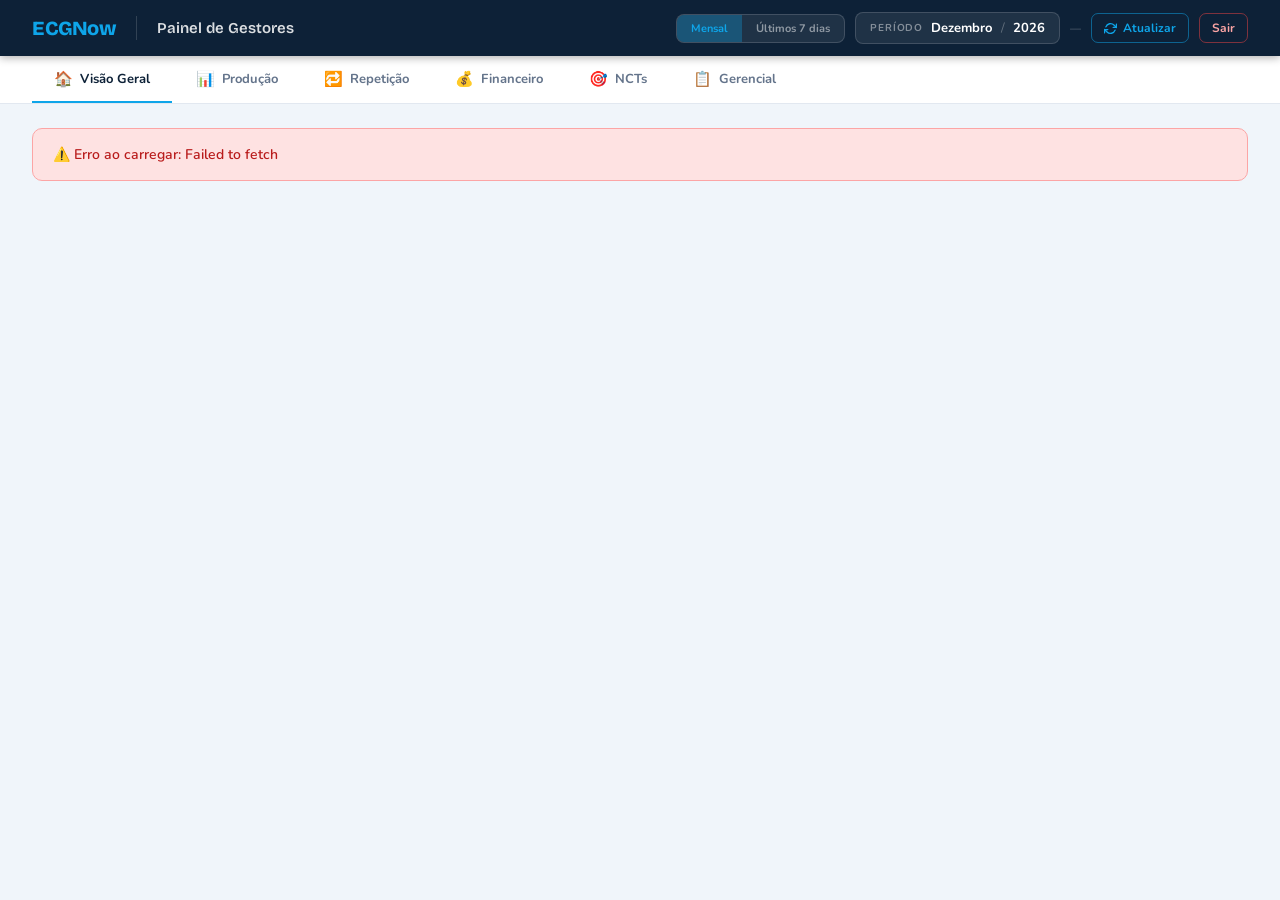
==== commit 38d9b619: "security: remove senha local, delega auth ao Cloudflare Access - Remove tela de login com senha (aut" ====
--- a/index.html
+++ b/index.html
@@ -11,25 +11,9 @@
 </head>
 <body>
 
-<!-- ─── AUTH OVERLAY ─── -->
-<div id="authOverlay">
-  <div class="auth-card">
-    <div class="auth-logo">ECGNow</div>
-    <div class="auth-title">Painel de Gestores</div>
-    <div class="auth-sub">Acesso restrito à liderança</div>
-    <form id="authForm" onsubmit="handleAuthSubmit(event)">
-      <div class="auth-field">
-        <label class="auth-label">Senha de acesso</label>
-        <input type="password" id="authInput" class="auth-input" placeholder="Digite a senha" autocomplete="current-password">
-      </div>
-      <div id="authError" class="auth-error" style="display:none">Senha incorreta. Tente novamente.</div>
-      <button type="submit" class="auth-btn">Entrar</button>
-    </form>
-  </div>
-</div>
-
 <!-- ─── APP ─── -->
-<div id="appContent" style="display:none">
+<!-- Autenticação via Cloudflare Access (Zero Trust) — senha local removida -->
+<div id="appContent">
 
   <header class="header">
     <div class="header-left">
@@ -53,7 +37,7 @@
         <svg width="13" height="13" viewBox="0 0 24 24" fill="none" stroke="currentColor" stroke-width="2.5" stroke-linecap="round" stroke-linejoin="round"><polyline points="23 4 23 10 17 10"/><polyline points="1 20 1 14 7 14"/><path d="M3.51 9a9 9 0 0 1 14.85-3.36L23 10M1 14l4.64 4.36A9 9 0 0 0 20.49 15"/></svg>
         Atualizar
       </button>
-      <button class="hdr-btn hdr-btn-logout" onclick="logout()">Sair</button>
+      <button class="hdr-btn hdr-btn-logout" onclick="location.href='https://painel-gestores.mayara-silva.workers.dev/.cloudflare/access/logout'">Sair</button>
     </div>
   </header>
 
@@ -77,7 +61,6 @@
 <script src="js/utils.js"></script>
 <script src="js/charts.js"></script>
 <script src="js/scorecard.js"></script>
-<script src="js/auth.js"></script>
 <script src="js/renders/geral.js"></script>
 <script src="js/renders/producao.js"></script>
 <script src="js/renders/repeticao.js"></script>
